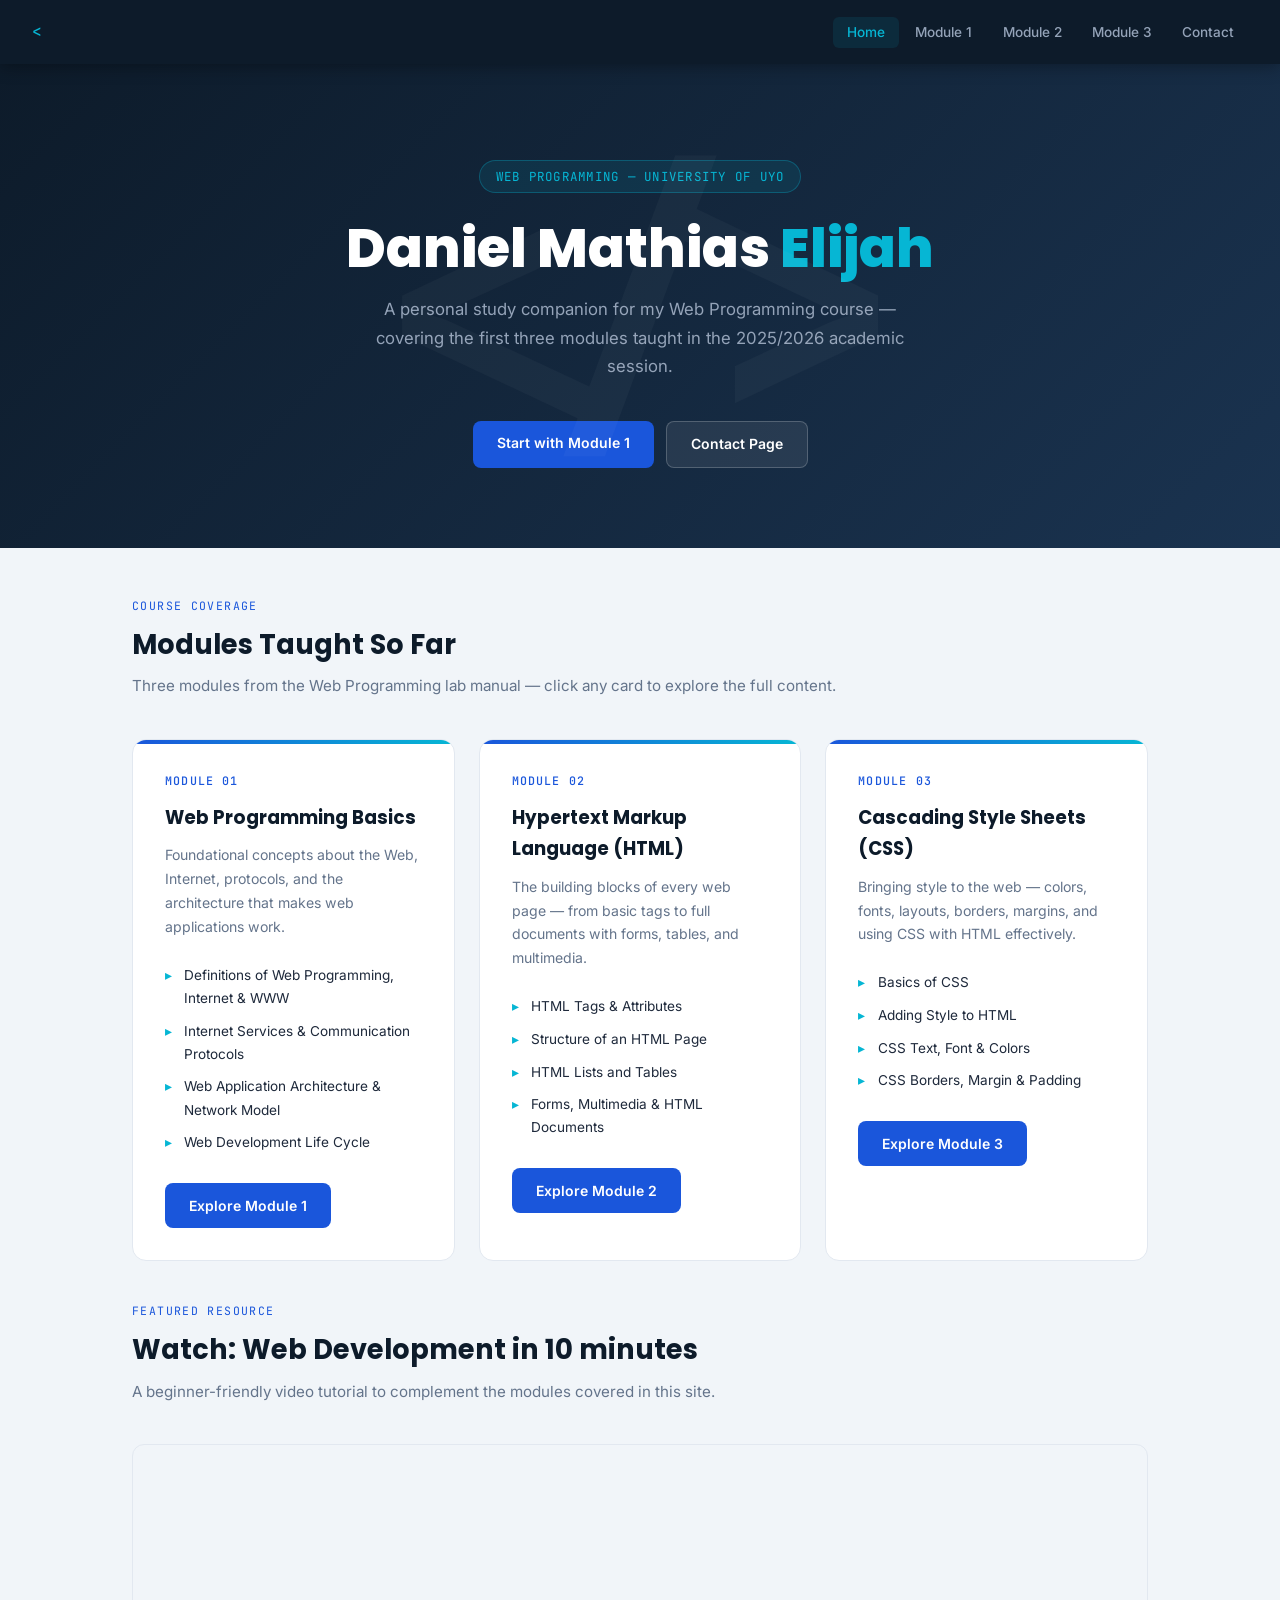
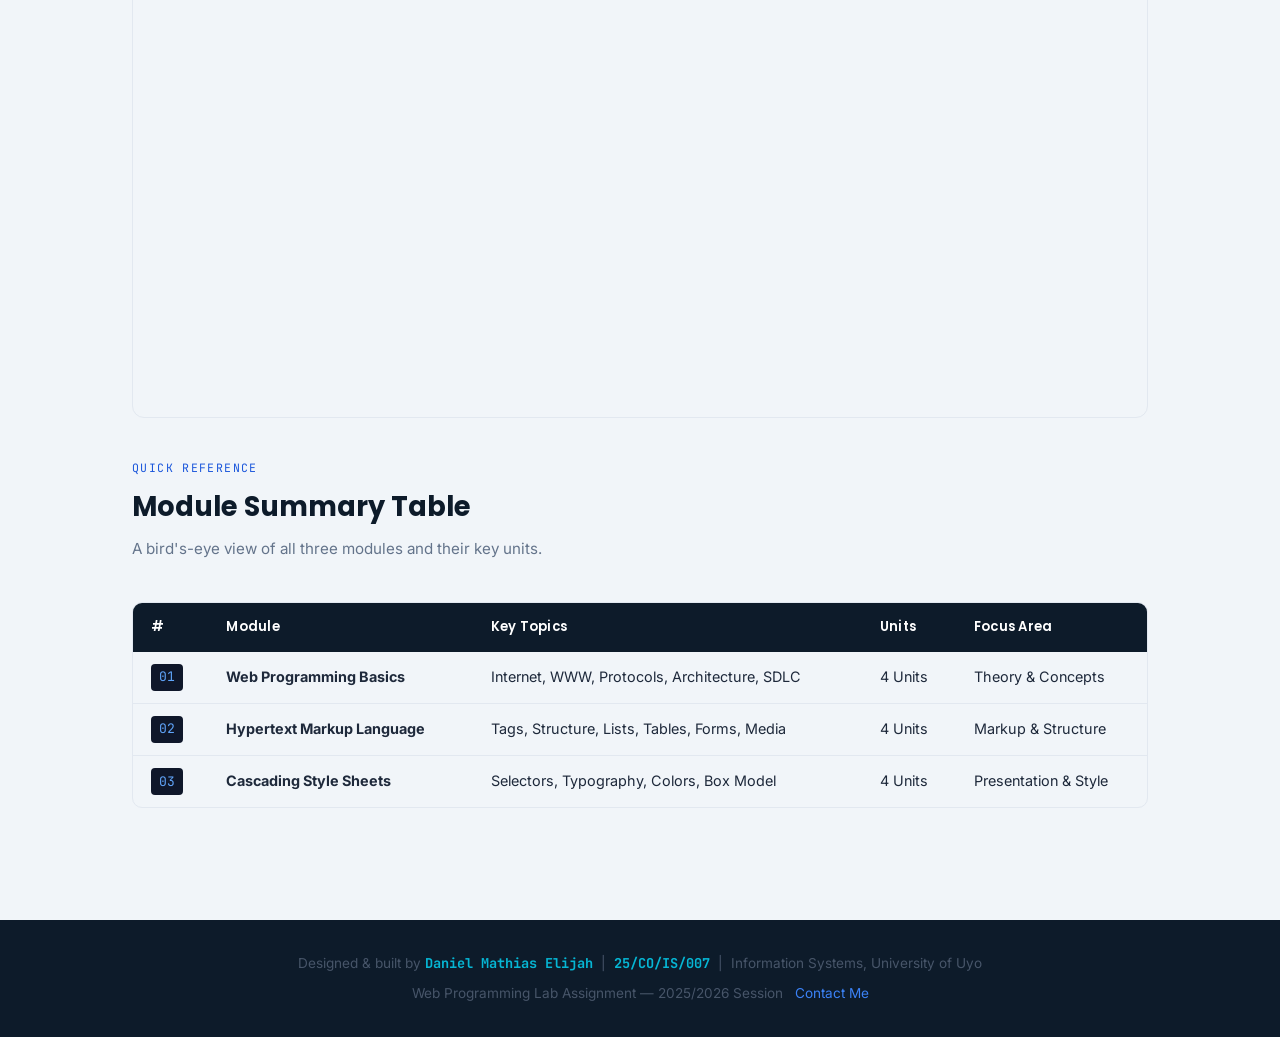
==== index.html @ d387503a "Update index.html" ====
<!DOCTYPE html>
<html lang="en">
<head>
  <meta charset="UTF-8" />
  <meta name="viewport" content="width=device-width, initial-scale=1.0" />
  <title>Web Programming — Daniel Mathias Elijah</title>
  <link rel="stylesheet" href="style.css" />
</head>
<body>

  <nav>
    <a href="index.html" class="nav-brand">&lt;</a>
    <ul class="nav-links">
      <li><a href="index.html" class="active">Home</a></li>
      <li><a href="module1.html">Module 1</a></li>
      <li><a href="module2.html">Module 2</a></li>
      <li><a href="module3.html">Module 3</a></li>
      <li><a href="contact.html">Contact</a></li>
    </ul>
  </nav>

  <section class="hero">
    <div class="hero-badge">Web Programming — University of Uyo</div>
    <h1>Daniel Mathias <em>Elijah</em></h1>
    <p>A personal study companion for my Web Programming course — covering the first three modules taught in the 2025/2026 academic session.</p>
    <div class="hero-btns">
      <a href="module1.html" class="btn">Start with Module 1</a>
      <a href="contact.html" class="btn-ghost">Contact Page</a>
    </div>
  </section>

  <div class="container">
    <p class="section-label">Course Coverage</p>
    <h2 class="section-title">Modules Taught So Far</h2>
    <p class="section-sub">Three modules from the Web Programming lab manual — click any card to explore the full content.</p>

    <div class="module-grid">

      <div class="module-card">
        <div class="mod-num">Module 01</div>
        <h3>Web Programming Basics</h3>
        <p>Foundational concepts about the Web, Internet, protocols, and the architecture that makes web applications work.</p>
        <ul>
          <li>Definitions of Web Programming, Internet &amp; WWW</li>
          <li>Internet Services &amp; Communication Protocols</li>
          <li>Web Application Architecture &amp; Network Model</li>
          <li>Web Development Life Cycle</li>
        </ul>
        <a href="module1.html" class="btn">Explore Module 1</a>
      </div>

      <div class="module-card">
        <div class="mod-num">Module 02</div>
        <h3>Hypertext Markup Language (HTML)</h3>
        <p>The building blocks of every web page — from basic tags to full documents with forms, tables, and multimedia.</p>
        <ul>
          <li>HTML Tags &amp; Attributes</li>
          <li>Structure of an HTML Page</li>
          <li>HTML Lists and Tables</li>
          <li>Forms, Multimedia &amp; HTML Documents</li>
        </ul>
        <a href="module2.html" class="btn">Explore Module 2</a>
      </div>

      <div class="module-card">
        <div class="mod-num">Module 03</div>
        <h3>Cascading Style Sheets (CSS)</h3>
        <p>Bringing style to the web — colors, fonts, layouts, borders, margins, and using CSS with HTML effectively.</p>
        <ul>
          <li>Basics of CSS</li>
          <li>Adding Style to HTML</li>
          <li>CSS Text, Font &amp; Colors</li>
          <li>CSS Borders, Margin &amp; Padding</li>
        </ul>
        <a href="module3.html" class="btn">Explore Module 3</a>
      </div>

    </div>

    <div style="margin: 2.5rem 0;">
      <p class="section-label">Featured Resource</p>
      <h2 class="section-title">Watch: Web Development in 10 minutes</h2>
      <p class="section-sub">A beginner-friendly video tutorial to complement the modules covered in this site.</p>
      <div style="position:relative; padding-bottom:56.25%; height:0; overflow:hidden; border-radius:12px; border:1px solid var(--border);">
        <iframe
          src="https://www.youtube.com/embed/5YDVJaItmaY"
          title="Web Development in 10 minutes"
          frameborder="0"
          allowfullscreen
          style="position:absolute; top:0; left:0; width:100%; height:100%;">
        </iframe>
      </div>
    </div>
    <p class="section-label">Quick Reference</p>
    <h2 class="section-title">Module Summary Table</h2>
    <p class="section-sub">A bird's-eye view of all three modules and their key units.</p>

    <div class="tbl-wrap">
      <table class="styled-table">
        <thead>
          <tr>
            <th>#</th>
            <th>Module</th>
            <th>Key Topics</th>
            <th>Units</th>
            <th>Focus Area</th>
          </tr>
        </thead>
        <tbody>
          <tr>
            <td><span class="tag-badge">01</span></td>
            <td><strong>Web Programming Basics</strong></td>
            <td>Internet, WWW, Protocols, Architecture, SDLC</td>
            <td>4 Units</td>
            <td>Theory &amp; Concepts</td>
          </tr>
          <tr>
            <td><span class="tag-badge">02</span></td>
            <td><strong>Hypertext Markup Language</strong></td>
            <td>Tags, Structure, Lists, Tables, Forms, Media</td>
            <td>4 Units</td>
            <td>Markup &amp; Structure</td>
          </tr>
          <tr>
            <td><span class="tag-badge">03</span></td>
            <td><strong>Cascading Style Sheets</strong></td>
            <td>Selectors, Typography, Colors, Box Model</td>
            <td>4 Units</td>
            <td>Presentation &amp; Style</td>
          </tr>
        </tbody>
      </table>
    </div>

  </div>

  <footer>
    <p>Designed &amp; built by <strong>Daniel Mathias Elijah</strong> &nbsp;|&nbsp; <strong>25/CO/IS/007</strong> &nbsp;|&nbsp; Information Systems, University of Uyo</p>
    <p style="margin-top:0.4rem;">Web Programming Lab Assignment &mdash; 2025/2026 Session &nbsp;&nbsp;<a href="contact.html">Contact Me</a></p>
  </footer>

</body>
</html>
---- style.css ----
@import url('https://fonts.googleapis.com/css2?family=Poppins:wght@400;600;700;800&family=Inter:wght@400;500;600&family=JetBrains+Mono:wght@400;500&display=swap');

*, *::before, *::after { box-sizing: border-box; margin: 0; padding: 0; }

:root {
  --navy:      #0d1b2a;
  --navy-mid:  #1a3350;
  --blue:      #1a56db;
  --blue-lt:   #3b82f6;
  --cyan:      #06b6d4;
  --bg:        #f1f5f9;
  --white:     #ffffff;
  --text:      #1e293b;
  --muted:     #64748b;
  --border:    #e2e8f0;
  --code-bg:   #0f172a;
}

body { font-family: 'Inter', sans-serif; background: var(--bg); color: var(--text); line-height: 1.7; }

/* NAV */
nav {
  background: var(--navy);
  position: sticky; top: 0; z-index: 100;
  padding: 0 2rem;
  display: flex; align-items: center; justify-content: space-between;
  height: 64px;
  box-shadow: 0 2px 16px rgba(0,0,0,0.35);
}
.nav-brand {
  font-family: 'JetBrains Mono', monospace;
  color: var(--cyan); font-size: 1rem; font-weight: 500;
  text-decoration: none; letter-spacing: 0.04em;
}
.nav-brand span { color: #ffffff; }
.nav-links { display: flex; list-style: none; gap: 0.2rem; }
.nav-links a {
  color: #94a3b8; text-decoration: none;
  padding: 0.45rem 0.85rem; border-radius: 6px;
  font-size: 0.85rem; font-weight: 500; transition: all 0.18s;
}
.nav-links a:hover { color: #ffffff; background: rgba(255,255,255,0.08); }
.nav-links a.active { color: var(--cyan); background: rgba(6,182,212,0.1); }

/* HERO */
.hero {
  background: linear-gradient(135deg, var(--navy) 0%, var(--navy-mid) 100%);
  padding: 6rem 2rem 5rem; text-align: center; position: relative; overflow: hidden;
}
.hero::before {
  content: '</>';
  font-family: 'JetBrains Mono', monospace; font-size: 20rem; font-weight: 700;
  color: rgba(255,255,255,0.03);
  position: absolute; top: 50%; left: 50%; transform: translate(-50%, -50%);
  pointer-events: none; user-select: none; white-space: nowrap;
}
.hero-badge {
  display: inline-block;
  font-family: 'JetBrains Mono', monospace; font-size: 0.78rem;
  color: var(--cyan); background: rgba(6,182,212,0.1);
  border: 1px solid rgba(6,182,212,0.3);
  padding: 0.3rem 1rem; border-radius: 100px; margin-bottom: 1.5rem;
  letter-spacing: 0.1em; text-transform: uppercase;
}
.hero h1 {
  font-family: 'Poppins', sans-serif; font-size: clamp(2rem, 5vw, 3.4rem);
  font-weight: 800; color: #ffffff; line-height: 1.15; margin-bottom: 1rem;
}
.hero h1 em { color: var(--cyan); font-style: normal; }
.hero p { color: #94a3b8; font-size: 1.05rem; max-width: 560px; margin: 0 auto 2.5rem; }
.hero-btns { display: flex; gap: 0.75rem; justify-content: center; flex-wrap: wrap; }

/* PAGE HERO */
.page-hero {
  background: linear-gradient(135deg, var(--navy) 0%, var(--navy-mid) 100%);
  padding: 3.5rem 2rem 3rem; text-align: center; position: relative; overflow: hidden;
}
.page-hero::before {
  content: attr(data-symbol);
  font-family: 'JetBrains Mono', monospace; font-size: 14rem; font-weight: 700;
  color: rgba(255,255,255,0.04);
  position: absolute; top: 50%; left: 50%; transform: translate(-50%, -50%);
  pointer-events: none; user-select: none; white-space: nowrap;
}
.page-hero .hero-badge { margin-bottom: 0.9rem; }
.page-hero h1 {
  font-family: 'Poppins', sans-serif; font-size: clamp(1.6rem, 4vw, 2.6rem);
  font-weight: 800; color: #ffffff; line-height: 1.2;
}
.page-hero p { color: #94a3b8; margin-top: 0.6rem; font-size: 0.95rem; }

/* BUTTONS */
.btn {
  display: inline-block; background: var(--blue); color: #ffffff;
  text-decoration: none; padding: 0.65rem 1.5rem; border-radius: 8px;
  font-size: 0.875rem; font-weight: 600; transition: background 0.18s;
}
.btn:hover { background: var(--blue-lt); }
.btn-ghost {
  display: inline-block; background: rgba(255,255,255,0.08); color: #ffffff;
  text-decoration: none; padding: 0.65rem 1.5rem; border-radius: 8px;
  font-size: 0.875rem; font-weight: 600; border: 1px solid rgba(255,255,255,0.2);
  transition: background 0.18s;
}
.btn-ghost:hover { background: rgba(255,255,255,0.15); }

/* CONTAINER */
.container { max-width: 1080px; margin: 0 auto; padding: 3rem 2rem; }

/* SECTION LABELS */
.section-label {
  font-family: 'JetBrains Mono', monospace; font-size: 0.72rem;
  color: var(--blue); text-transform: uppercase; letter-spacing: 0.12em;
  margin-bottom: 0.4rem;
}
.section-title {
  font-family: 'Poppins', sans-serif; font-size: 1.7rem;
  font-weight: 700; color: var(--navy); margin-bottom: 0.35rem;
}
.section-sub { color: var(--muted); margin-bottom: 2.5rem; font-size: 0.95rem; }

/* MODULE CARDS */
.module-grid { display: grid; grid-template-columns: repeat(auto-fit, minmax(300px, 1fr)); gap: 1.5rem; }
.module-card {
  background: var(--white); border-radius: 14px;
  padding: 2rem; border: 1px solid var(--border);
  transition: transform 0.2s, box-shadow 0.2s; position: relative; overflow: hidden;
}
.module-card::before {
  content: ''; position: absolute; top: 0; left: 0; right: 0; height: 4px;
  background: linear-gradient(90deg, var(--blue), var(--cyan));
}
.module-card:hover { transform: translateY(-5px); box-shadow: 0 14px 36px rgba(0,0,0,0.1); }
.mod-num {
  font-family: 'JetBrains Mono', monospace; font-size: 0.73rem;
  color: var(--blue); font-weight: 500; text-transform: uppercase;
  letter-spacing: 0.1em; margin-bottom: 0.6rem;
}
.module-card h3 { font-family: 'Poppins', sans-serif; font-size: 1.15rem; font-weight: 700; color: var(--navy); margin-bottom: 0.65rem; }
.module-card p { color: var(--muted); font-size: 0.88rem; margin-bottom: 1.25rem; }
.module-card ul { list-style: none; margin-bottom: 1.5rem; }
.module-card ul li { font-size: 0.85rem; color: var(--text); padding: 0.3rem 0 0.3rem 1.2rem; position: relative; }
.module-card ul li::before { content: '▸'; position: absolute; left: 0; color: var(--cyan); }

/* UNIT CARDS */
.unit {
  background: var(--white); border-radius: 12px;
  padding: 2rem; margin-bottom: 1.5rem; border: 1px solid var(--border);
}
.unit-header { display: flex; align-items: center; gap: 0.9rem; margin-bottom: 1.2rem; }
.unit-badge {
  background: var(--navy); color: var(--cyan);
  font-family: 'JetBrains Mono', monospace; font-size: 0.72rem;
  padding: 0.28rem 0.7rem; border-radius: 6px; white-space: nowrap; font-weight: 500;
}
.unit h2 { font-family: 'Poppins', sans-serif; font-size: 1.15rem; font-weight: 700; color: var(--navy); }
.unit p { color: var(--text); margin-bottom: 0.85rem; font-size: 0.95rem; }
.unit ul, .unit ol { padding-left: 1.5rem; margin-bottom: 0.85rem; }
.unit li { margin-bottom: 0.4rem; font-size: 0.93rem; }
.unit strong { color: var(--navy); }

/* MODULE IMAGE */
.mod-img {
  width: 100%; border-radius: 10px; object-fit: cover;
  max-height: 260px; display: block; margin: 1rem 0;
  border: 1px solid var(--border);
}

/* TABLE */
.tbl-wrap { overflow-x: auto; margin: 1rem 0; border-radius: 10px; border: 1px solid var(--border); }
.styled-table { width: 100%; border-collapse: collapse; font-size: 0.9rem; }
.styled-table thead { background: var(--navy); }
.styled-table th {
  padding: 0.85rem 1.1rem; text-align: left;
  font-family: 'Poppins', sans-serif; font-size: 0.82rem;
  font-weight: 600; color: #ffffff; letter-spacing: 0.02em;
}
.styled-table td { padding: 0.75rem 1.1rem; border-bottom: 1px solid var(--border); font-size: 0.9rem; }
.styled-table tbody tr:last-child td { border-bottom: none; }
.styled-table tbody tr:hover { background: #f8fafc; }
.tag-badge {
  display: inline-block; font-family: 'JetBrains Mono', monospace;
  background: var(--code-bg); color: #60a5fa;
  padding: 0.15rem 0.5rem; border-radius: 4px; font-size: 0.82rem;
}

/* CODE BLOCK */
.code-block {
  background: var(--code-bg); border-radius: 10px;
  padding: 1.5rem; margin: 1rem 0; overflow-x: auto;
  border: 1px solid rgba(255,255,255,0.06);
}
.code-block pre {
  font-family: 'JetBrains Mono', monospace;
  font-size: 0.84rem; color: #e2e8f0; line-height: 1.85;
}
.hl-tag   { color: #60a5fa; }
.hl-attr  { color: #34d399; }
.hl-val   { color: #f59e0b; }
.hl-txt   { color: #e2e8f0; }
.hl-cmt   { color: #6b7280; font-style: italic; }
.hl-prop  { color: #f472b6; }
.hl-num   { color: #a78bfa; }

/* AUDIO */
.audio-card {
  background: var(--navy); border-radius: 12px;
  padding: 2rem; margin: 1.5rem 0; text-align: center;
}
.audio-card h3 { font-family: 'Poppins', sans-serif; color: #ffffff; font-size: 1.1rem; margin-bottom: 0.4rem; }
.audio-card p { color: #94a3b8; font-size: 0.88rem; margin-bottom: 1.25rem; }
.audio-card audio { width: 100%; max-width: 520px; border-radius: 8px; }

/* CONTACT */
.student-card {
  background: linear-gradient(135deg, var(--navy), var(--navy-mid));
  border-radius: 14px; padding: 2rem; margin-bottom: 2rem;
  display: flex; align-items: center; gap: 1.75rem;
}
.s-avatar {
  width: 72px; height: 72px; border-radius: 50%;
  background: rgba(6,182,212,0.15); border: 3px solid var(--cyan);
  display: flex; align-items: center; justify-content: center;
  font-family: 'Poppins', sans-serif; font-size: 1.7rem;
  font-weight: 800; color: var(--cyan); flex-shrink: 0;
}
.s-info h2 { font-family: 'Poppins', sans-serif; color: #ffffff; font-size: 1.4rem; font-weight: 700; }
.s-info .reg {
  font-family: 'JetBrains Mono', monospace;
  color: var(--cyan); font-size: 0.88rem; margin: 0.2rem 0;
}
.s-info .dept { color: #94a3b8; font-size: 0.85rem; }

.contact-form {
  background: var(--white); border-radius: 14px;
  padding: 2.5rem; border: 1px solid var(--border);
}
.contact-form h3 {
  font-family: 'Poppins', sans-serif; font-size: 1.2rem;
  font-weight: 700; color: var(--navy); margin-bottom: 1.75rem;
  padding-bottom: 1rem; border-bottom: 1px solid var(--border);
}
.form-group { margin-bottom: 1.4rem; }
.form-group label { display: block; font-weight: 600; font-size: 0.85rem; color: var(--navy); margin-bottom: 0.45rem; }
.form-group input,
.form-group textarea {
  width: 100%; padding: 0.75rem 1rem;
  border: 1.5px solid var(--border); border-radius: 8px;
  font-family: 'Inter', sans-serif; font-size: 0.93rem;
  color: var(--text); background: var(--bg); outline: none;
  transition: border-color 0.18s, background 0.18s;
}
.form-group input:focus,
.form-group textarea:focus { border-color: var(--blue); background: var(--white); }
.form-group textarea { resize: vertical; min-height: 130px; }
.form-row { display: grid; grid-template-columns: 1fr 1fr; gap: 1rem; }
.btn-submit {
  width: 100%; background: linear-gradient(135deg, var(--blue), var(--blue-lt));
  color: #ffffff; border: none; padding: 0.9rem 2rem; border-radius: 8px;
  font-size: 0.95rem; font-weight: 600; cursor: pointer;
  font-family: 'Inter', sans-serif; transition: opacity 0.18s; margin-top: 0.5rem;
}
.btn-submit:hover { opacity: 0.88; }

/* INFO BOX */
.info-box {
  background: rgba(26,86,219,0.06); border: 1px solid rgba(26,86,219,0.2);
  border-radius: 10px; padding: 1.1rem 1.4rem; margin: 1rem 0; font-size: 0.9rem;
}
.info-box strong { color: var(--blue); }

/* FOOTER */
footer {
  background: var(--navy); color: #475569;
  text-align: center; padding: 2rem; font-size: 0.85rem; margin-top: 3rem;
}
footer strong { color: var(--cyan); font-family: 'JetBrains Mono', monospace; }
footer a { color: var(--blue-lt); text-decoration: none; }

/* RESPONSIVE */
@media (max-width: 720px) {
  nav { padding: 0 1rem; }
  .nav-brand { font-size: 0.85rem; }
  .nav-links a { padding: 0.35rem 0.55rem; font-size: 0.78rem; }
  .form-row { grid-template-columns: 1fr; }
  .student-card { flex-direction: column; text-align: center; gap: 1rem; }
  .hero::before { font-size: 10rem; }
}
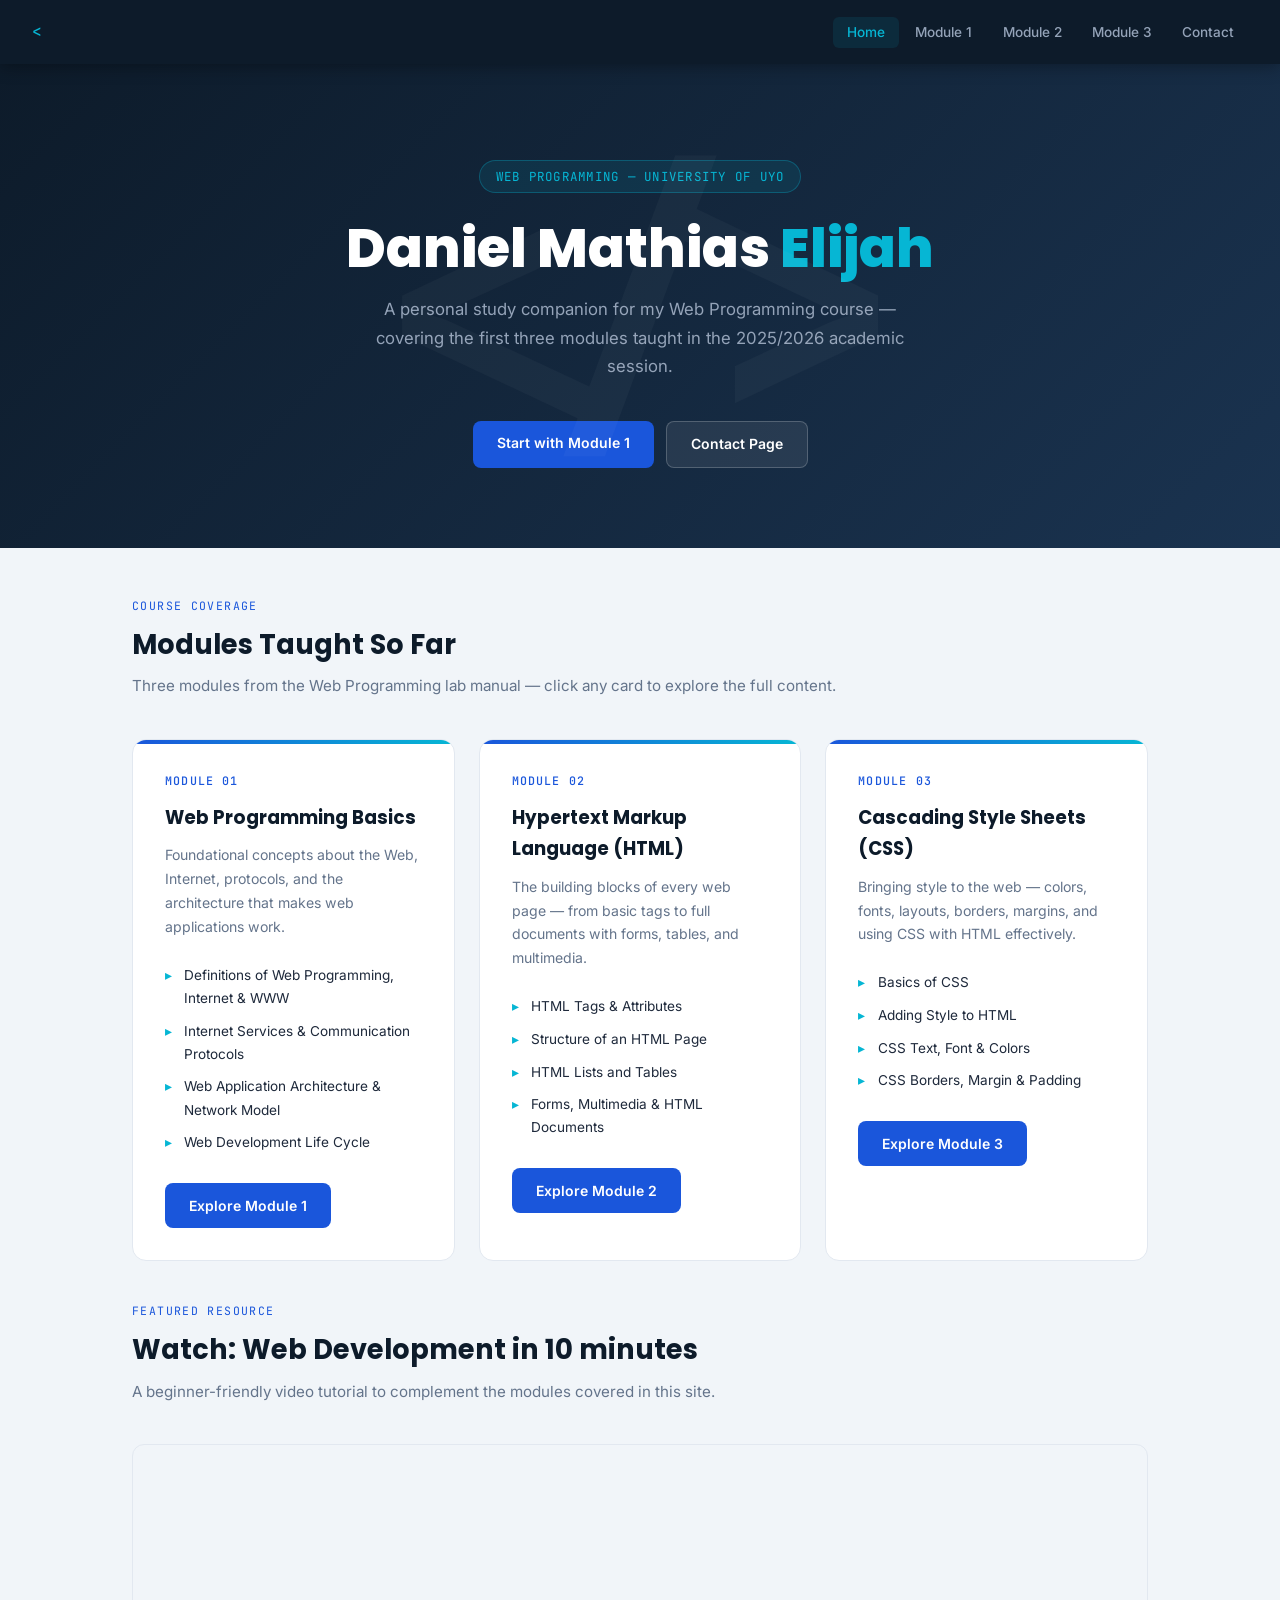
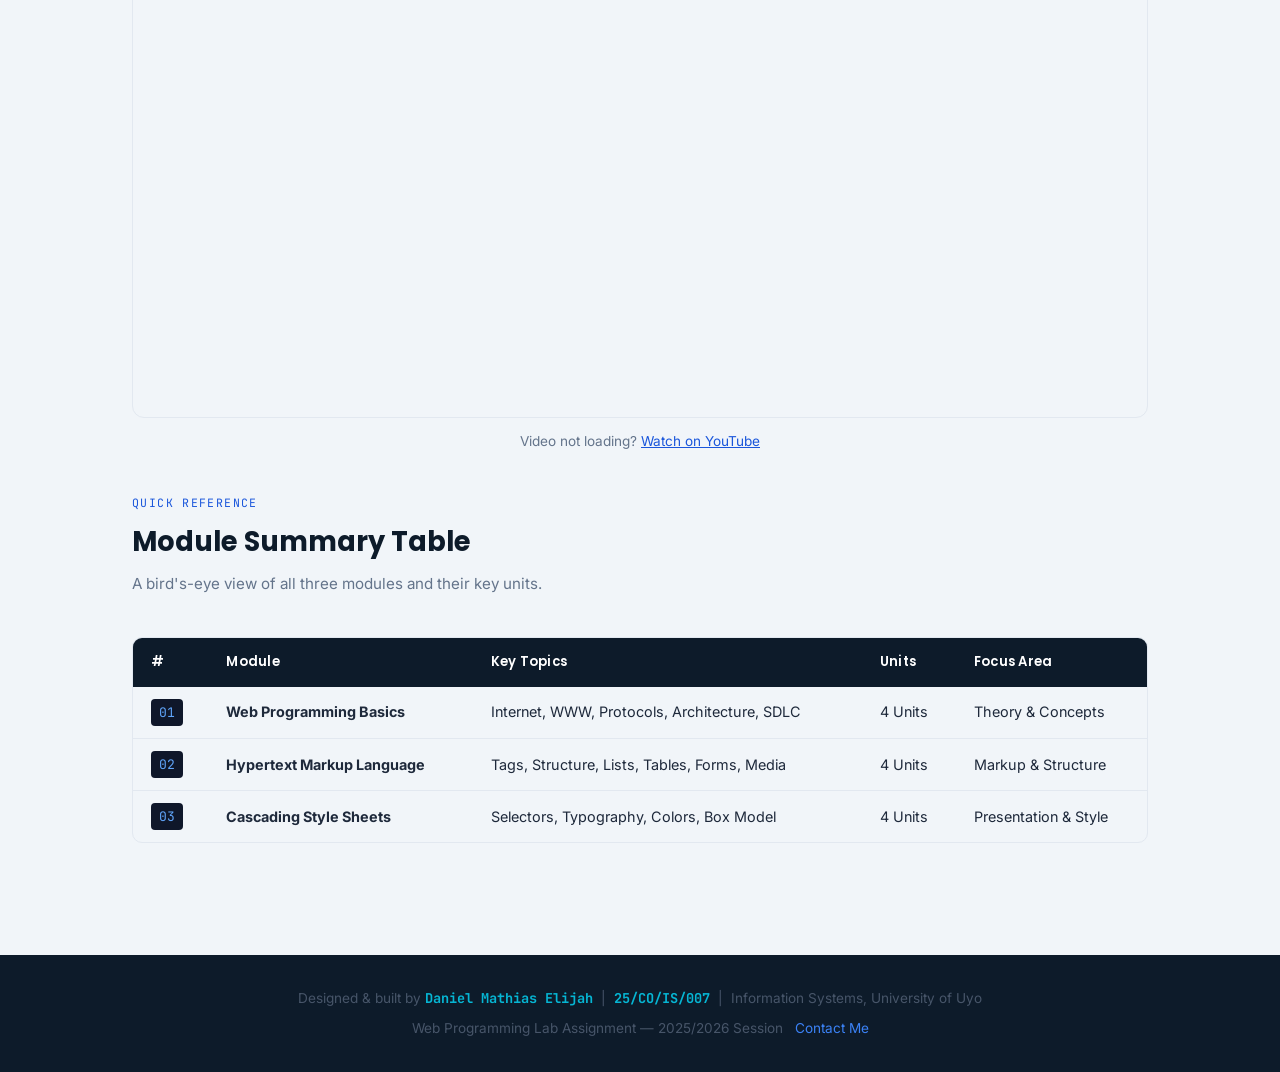
==== commit 71a93fa9: "Add files via upload" ====
--- a/index.html
+++ b/index.html
@@ -83,13 +83,16 @@
       <p class="section-sub">A beginner-friendly video tutorial to complement the modules covered in this site.</p>
       <div style="position:relative; padding-bottom:56.25%; height:0; overflow:hidden; border-radius:12px; border:1px solid var(--border);">
         <iframe
-          src="https://www.youtube.com/embed/5YDVJaItmaY"
+          src="https://youtu.be/embed/Y2W6RTvZY6N7fwVD"
           title="Web Development in 10 minutes"
           frameborder="0"
           allowfullscreen
           style="position:absolute; top:0; left:0; width:100%; height:100%;">
         </iframe>
       </div>
+      <p style="text-align:center; margin-top:0.75rem; font-size:0.85rem; color:var(--muted);">Video not loading? 
+        <a href="https://youtu.be/5YDVJaItmaY" target="_blank"    style="color:var(--blue);">Watch on YouTube</a>
+      </p>
     </div>
     <p class="section-label">Quick Reference</p>
     <h2 class="section-title">Module Summary Table</h2>
@@ -140,4 +143,4 @@
   </footer>
 
 </body>
-</html>
+</html>
